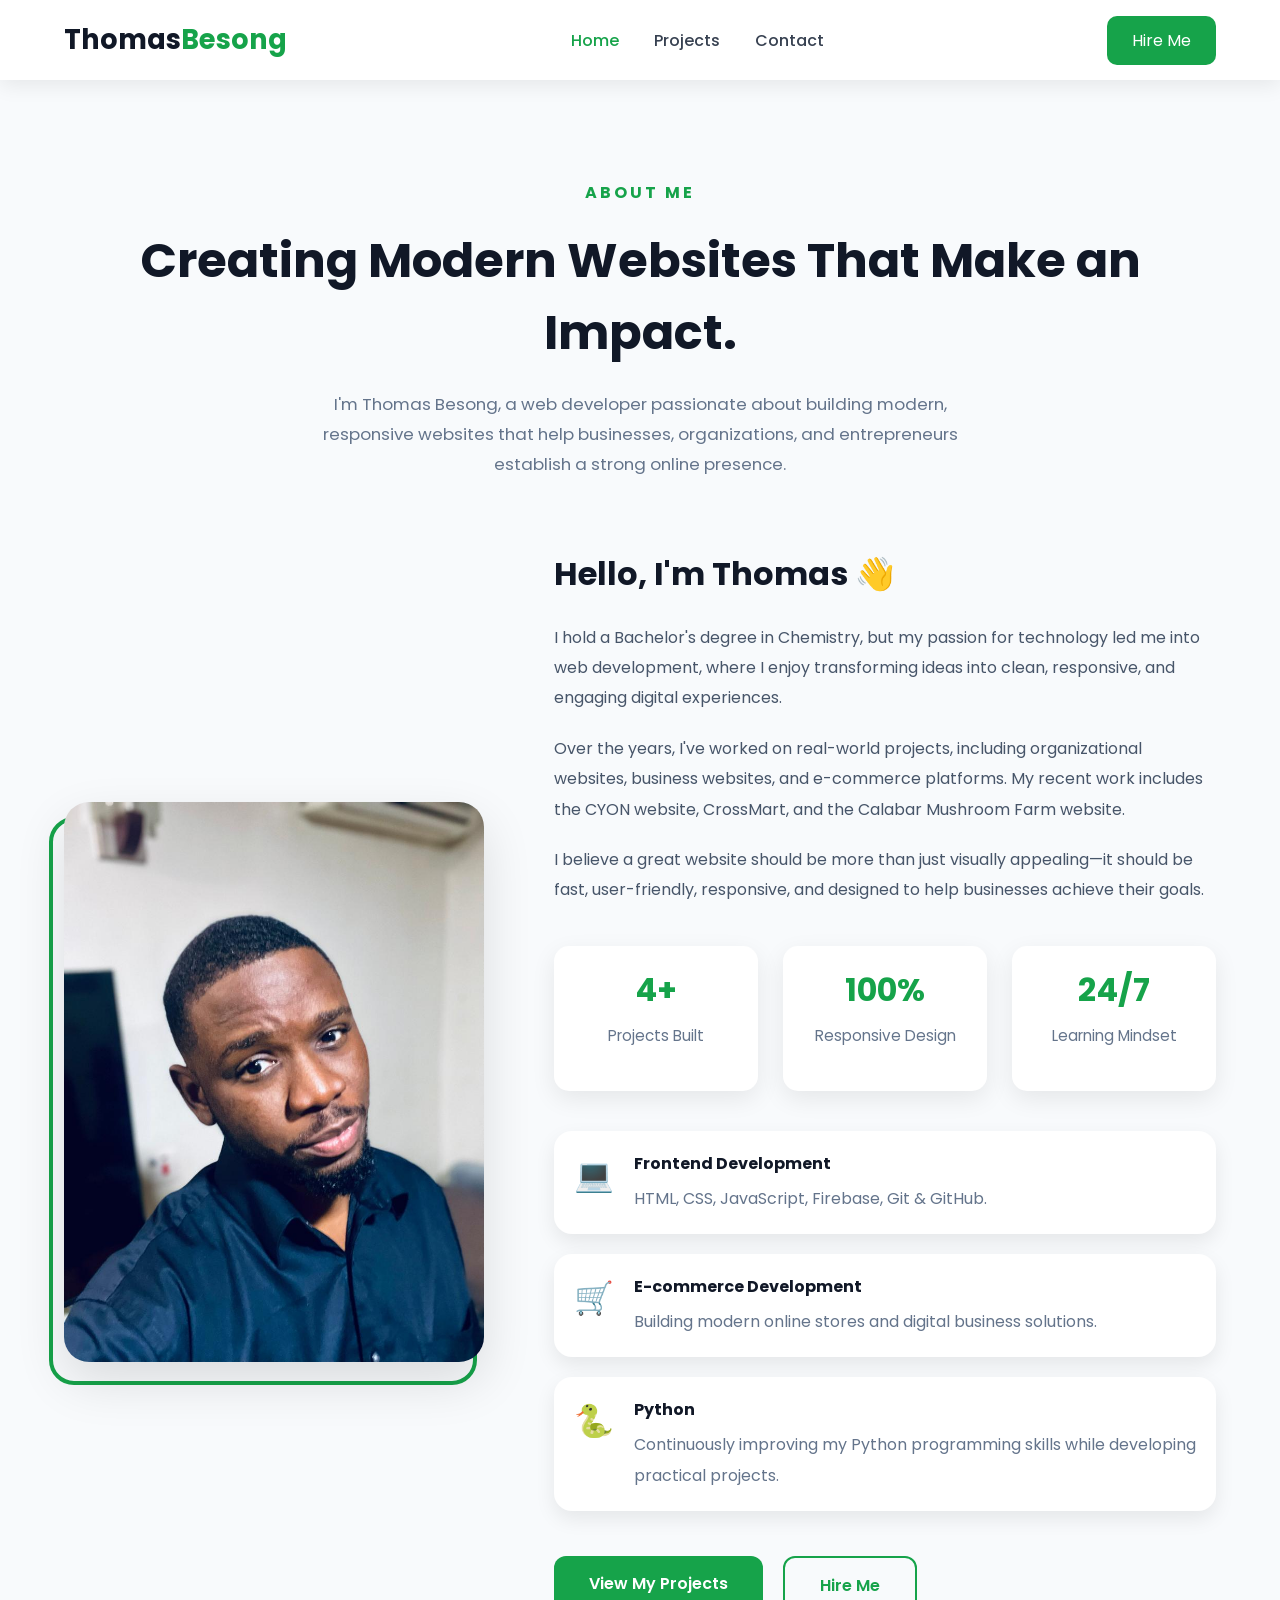
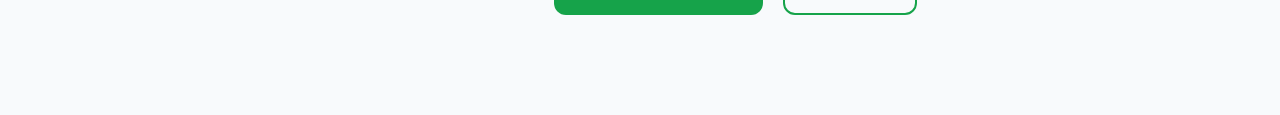
==== index.html @ 171c2c74 "initial website about me" ====
<!DOCTYPE html>
<html lang="en">
<head>
    <meta charset="UTF-8">
    <meta name="viewport" content="width=device-width, initial-scale=1.0">
    <title>About | Thomas Besong</title>

    <link rel="preconnect" href="https://fonts.googleapis.com">
    <link rel="preconnect" href="https://fonts.gstatic.com" crossorigin>

    <link href="https://fonts.googleapis.com/css2?family=Poppins:wght@300;400;500;600;700;800&display=swap" rel="stylesheet">

    <link rel="stylesheet" href="style.css">
</head>

<body>
    <header>

        <div class="container nav-container">
    
            <a href="index.html" class="logo">
                Thomas<span>Besong</span>
            </a>
    
            <nav>
    
                <ul class="nav-links">

                    <li><a href="index.html" class="active">Home</a></li>
                
                    <li><a href="myprojects.html">Projects</a></li>
                
                    <li><a href="contact.html">Contact</a></li>
                
                </ul>
            </nav>
    
            <a href="contact.html" class="hire-btn">
                Hire Me
            </a>
    
        </div>
    
    </header>

<section class="about" id="about">

    <div class="container">

        <div class="about-header">

            <span class="section-tag">ABOUT ME</span>

            <h2>
                Creating Modern Websites That Make an Impact.
            </h2>

            <p class="section-intro">

                I'm Thomas Besong, a web developer passionate about building
                modern, responsive websites that help businesses,
                organizations, and entrepreneurs establish a strong online
                presence.

            </p>

        </div>

        <div class="about-content">

            <div class="about-image">

                <img src="img/me.jpeg"
                     alt="Thomas Besong">

            </div>

            <div class="about-text">

                <h3>Hello, I'm Thomas 👋</h3>

                <p>

                    I hold a Bachelor's degree in Chemistry, but my passion for
                    technology led me into web development, where I enjoy
                    transforming ideas into clean, responsive, and engaging
                    digital experiences.

                </p>

                <p>

                    Over the years, I've worked on real-world projects,
                    including organizational websites, business websites, and
                    e-commerce platforms. My recent work includes the CYON
                    website, CrossMart, and the Calabar Mushroom Farm website.

                </p>

                <p>

                    I believe a great website should be more than just visually
                    appealing—it should be fast, user-friendly, responsive, and
                    designed to help businesses achieve their goals.

                </p>

                <div class="stats">

                    <div class="stat">
                        <h2>4+</h2>
                        <p>Projects Built</p>
                    </div>

                    <div class="stat">
                        <h2>100%</h2>
                        <p>Responsive Design</p>
                    </div>

                    <div class="stat">
                        <h2>24/7</h2>
                        <p>Learning Mindset</p>
                    </div>

                </div>

                <div class="about-highlights">

                    <div class="highlight">

                        <span>💻</span>

                        <div>

                            <h4>Frontend Development</h4>

                            <p>

                                HTML, CSS, JavaScript, Firebase,
                                Git & GitHub.

                            </p>

                        </div>

                    </div>

                    <div class="highlight">

                        <span>🛒</span>

                        <div>

                            <h4>E-commerce Development</h4>

                            <p>

                                Building modern online stores and
                                digital business solutions.

                            </p>

                        </div>

                    </div>

                    <div class="highlight">

                        <span>🐍</span>

                        <div>

                            <h4>Python</h4>

                            <p>

                                Continuously improving my Python
                                programming skills while developing
                                practical projects.

                            </p>

                        </div>

                    </div>

                </div>

                <div class="about-buttons">

                    <a href="myprojects.html" class="primary-btn">

                        View My Projects

                    </a>

                    <a href="#contact" class="secondary-btn">

                        Hire Me

                    </a>

                </div>

            </div>

        </div>

    </div>

</section>

</body>
</html>
---- style.css ----
/*==========================
    GOOGLE FONT
===========================*/
@import url('https://fonts.googleapis.com/css2?family=Poppins:wght@300;400;500;600;700;800&display=swap');

/*==========================
    RESET
===========================*/

/*=========================
    HEADER
=========================*/

header{

    position:sticky;
    top:0;
    background:#fff;
    box-shadow:0 5px 20px rgba(0,0,0,.08);
    z-index:1000;

}

.nav-container{

    display:flex;
    justify-content:space-between;
    align-items:center;
    height:80px;

}

.logo{

    font-size:1.7rem;
    font-weight:700;
    color:#111827;

}

.logo span{

    color:#16a34a;

}

.nav-links{

    display:flex;
    list-style:none;
    gap:35px;

}

.nav-links a{

    color:#374151;
    font-weight:500;
    transition:.3s;

}

.nav-links a:hover,
.nav-links .active{

    color:#16a34a;

}

.hire-btn{

    background:#16a34a;
    color:#fff;
    padding:12px 25px;
    border-radius:10px;
    transition:.3s;

}

.hire-btn:hover{

    background:#15803d;

}

*{
    margin:0;
    padding:0;
    box-sizing:border-box;
}

html{
    scroll-behavior:smooth;
}

body{
    font-family:'Poppins',sans-serif;
    background:#f8fafc;
    color:#111827;
}

img{
    width:100%;
    display:block;
}

a{
    text-decoration:none;
}

.container{
    width:90%;
    max-width:1200px;
    margin:auto;
}

/*==========================
    ABOUT SECTION
===========================*/

.about{
    padding:100px 0;
}

.about-header{
    text-align:center;
    margin-bottom:70px;
}

.section-tag{
    display:inline-block;
    color:#16a34a;
    font-weight:700;
    letter-spacing:3px;
    margin-bottom:20px;
}

.about-header h2{
    font-size:3rem;
    margin-bottom:20px;
    color:#111827;
}

.section-intro{
    max-width:700px;
    margin:auto;
    color:#64748b;
    line-height:1.8;
    font-size:1.05rem;
}

.about-content{

    display:grid;
    grid-template-columns:420px 1fr;
    gap:70px;
    align-items:center;

}

/*==========================
    IMAGE
===========================*/

.about-image{
    position:relative;
}

.about-image img{

    border-radius:25px;
    box-shadow:0 20px 50px rgba(0,0,0,.12);

}

.about-image::before{

    content:"";
    position:absolute;
    width:100%;
    height:100%;
    border:4px solid #16a34a;
    border-radius:25px;
    left:-15px;
    top:15px;
    z-index:-1;

}

/*==========================
    TEXT
===========================*/

.about-text h3{

    font-size:2rem;
    margin-bottom:25px;

}

.about-text p{

    color:#475569;
    line-height:1.9;
    margin-bottom:20px;

}

/*==========================
    STATS
===========================*/

.stats{

    display:flex;
    gap:25px;
    margin:40px 0;

}

.stat{

    background:#fff;
    padding:20px;
    flex:1;
    text-align:center;
    border-radius:15px;
    box-shadow:0 8px 25px rgba(0,0,0,.08);
    transition:.3s;

}

.stat:hover{

    transform:translateY(-8px);

}

.stat h2{

    color:#16a34a;
    font-size:2rem;

}

.stat p{

    margin-top:8px;
    font-size:.95rem;
    color:#64748b;

}

/*==========================
    HIGHLIGHTS
===========================*/

.about-highlights{

    margin-top:40px;
    display:flex;
    flex-direction:column;
    gap:20px;

}

.highlight{

    display:flex;
    align-items:flex-start;
    gap:20px;
    background:#fff;
    padding:20px;
    border-radius:18px;
    box-shadow:0 8px 20px rgba(0,0,0,.08);
    transition:.3s;

}

.highlight:hover{

    transform:translateX(8px);

}

.highlight span{

    font-size:2rem;

}

.highlight h4{

    margin-bottom:8px;

}

.highlight p{

    margin:0;
    color:#64748b;

}

/*==========================
    BUTTONS
===========================*/

.about-buttons{

    display:flex;
    gap:20px;
    margin-top:45px;

}

.primary-btn{

    background:#16a34a;
    color:#fff;
    padding:15px 35px;
    border-radius:12px;
    font-weight:600;
    transition:.3s;

}

.primary-btn:hover{

    background:#15803d;

}

.secondary-btn{

    border:2px solid #16a34a;
    color:#16a34a;
    padding:15px 35px;
    border-radius:12px;
    font-weight:600;
    transition:.3s;

}

.secondary-btn:hover{

    background:#16a34a;
    color:#fff;

}
.projects{

    padding:100px 0;
    background:#f8fafc;

}

.project-header{

    text-align:center;
    margin-bottom:60px;

}

.project-header h2{

    font-size:2.8rem;
    margin:20px 0;

}

.project-header p{

    max-width:700px;
    margin:auto;
    color:#64748b;
    line-height:1.8;

}

.project-grid{

    display:grid;
    grid-template-columns:repeat(auto-fit,minmax(350px,1fr));
    gap:35px;

}

.project-card{

    background:#fff;
    border-radius:20px;
    overflow:hidden;
    box-shadow:0 10px 30px rgba(0,0,0,.08);
    transition:.4s;

}

.project-card:hover{

    transform:translateY(-10px);

}

.project-card img{

    height:230px;
    object-fit:cover;

}

.project-info{

    padding:30px;

}

.project-info h3{

    margin-bottom:15px;

}

.project-info p{

    color:#64748b;
    line-height:1.8;

}

.tech{

    margin:25px 0;
    display:flex;
    gap:10px;
    flex-wrap:wrap;

}

.tech span{

    background:#e8f5e9;
    color:#16a34a;
    padding:8px 15px;
    border-radius:30px;
    font-size:.9rem;
    font-weight:600;

}

.buttons{

    display:flex;
    gap:15px;

}

.live,
.github{

    flex:1;
    text-align:center;
    padding:12px;
    border-radius:10px;
    font-weight:600;
    transition:.3s;

}

.live{

    background:#16a34a;
    color:#fff;

}

.live:hover{

    background:#15803d;

}

.github{

    border:2px solid #16a34a;
    color:#16a34a;

}

.github:hover{

    background:#16a34a;
    color:#fff;

}
/*==========================
    CONTACT PAGE
===========================*/

.contact-page{

    padding:100px 0;

}

.contact-header{

    text-align:center;
    margin-bottom:60px;

}

.contact-header h1{

    font-size:3rem;
    margin:20px 0;

}

.contact-header p{

    max-width:700px;
    margin:auto;
    color:#64748b;
    line-height:1.8;

}

.contact-grid{

    display:grid;
    grid-template-columns:repeat(auto-fit,minmax(280px,1fr));
    gap:30px;
    margin-bottom:80px;

}

.contact-card{

    background:#fff;
    padding:40px 30px;
    text-align:center;
    border-radius:20px;
    box-shadow:0 10px 30px rgba(0,0,0,.08);
    transition:.3s;

}

.contact-card:hover{

    transform:translateY(-10px);

}

.contact-card i{

    font-size:3rem;
    color:#16a34a;
    margin-bottom:20px;

}

.contact-card h3{

    margin-bottom:15px;

}

.contact-card p{

    color:#64748b;
    margin-bottom:20px;

}

.contact-card a{

    color:#16a34a;
    font-weight:600;

}

/*==========================
    SERVICES
===========================*/

.services{

    text-align:center;

}

.services h2{

    margin-bottom:40px;
    font-size:2.2rem;

}

.service-list{

    display:grid;
    grid-template-columns:repeat(auto-fit,minmax(250px,1fr));
    gap:20px;

}

.service{

    background:#fff;
    padding:20px;
    border-radius:15px;
    box-shadow:0 8px 20px rgba(0,0,0,.08);
    font-weight:600;
    transition:.3s;

}

.service:hover{

    background:#16a34a;
    color:#fff;

}
/*==========================
    HIRE ME
===========================*/

.hire-me{

    background:#16a34a;
    color:#fff;
    text-align:center;
    padding:80px 20px;
    border-radius:25px;
    margin:80px auto;

}

.hire-me h2{

    font-size:2.5rem;
    margin-bottom:20px;

}

.hire-me p{

    max-width:700px;
    margin:0 auto 40px;
    line-height:1.8;
    font-size:1.05rem;

}

.hire-buttons{

    display:flex;
    justify-content:center;
    gap:20px;
    flex-wrap:wrap;

}

.hire-buttons a{

    padding:15px 35px;
    border-radius:10px;
    font-weight:600;
    text-decoration:none;
    transition:.3s;

}

.hire-buttons .primary-btn{

    background:#fff;
    color:#16a34a;

}

.hire-buttons .primary-btn:hover{

    background:#f3f4f6;

}

.hire-buttons .secondary-btn{

    border:2px solid #fff;
    color:#fff;

}

.hire-buttons .secondary-btn:hover{

    background:#fff;
    color:#16a34a;

}

/*==========================
    FOOTER
===========================*/

footer{

    background:#111827;
    color:#fff;
    text-align:center;
    padding:30px 0;
    margin-top:80px;

}

/*==========================
    RESPONSIVE
===========================*/

@media(max-width:992px){

.about-content{

    grid-template-columns:1fr;
    text-align:center;

}

.about-image{

    max-width:380px;
    margin:auto;

}

.about-image::before{

    display:none;

}

.stats{

    justify-content:center;
    flex-wrap:wrap;

}

.highlight{

    text-align:left;

}

.about-buttons{

    justify-content:center;

}

}

@media(max-width:768px){

.about{

    padding:70px 0;

}

.about-header h2{

    font-size:2.2rem;

}

.about-text h3{

    font-size:1.7rem;

}

.stats{

    flex-direction:column;

}

.about-buttons{

    flex-direction:column;

}

.primary-btn,
.secondary-btn{

    text-align:center;

}

}
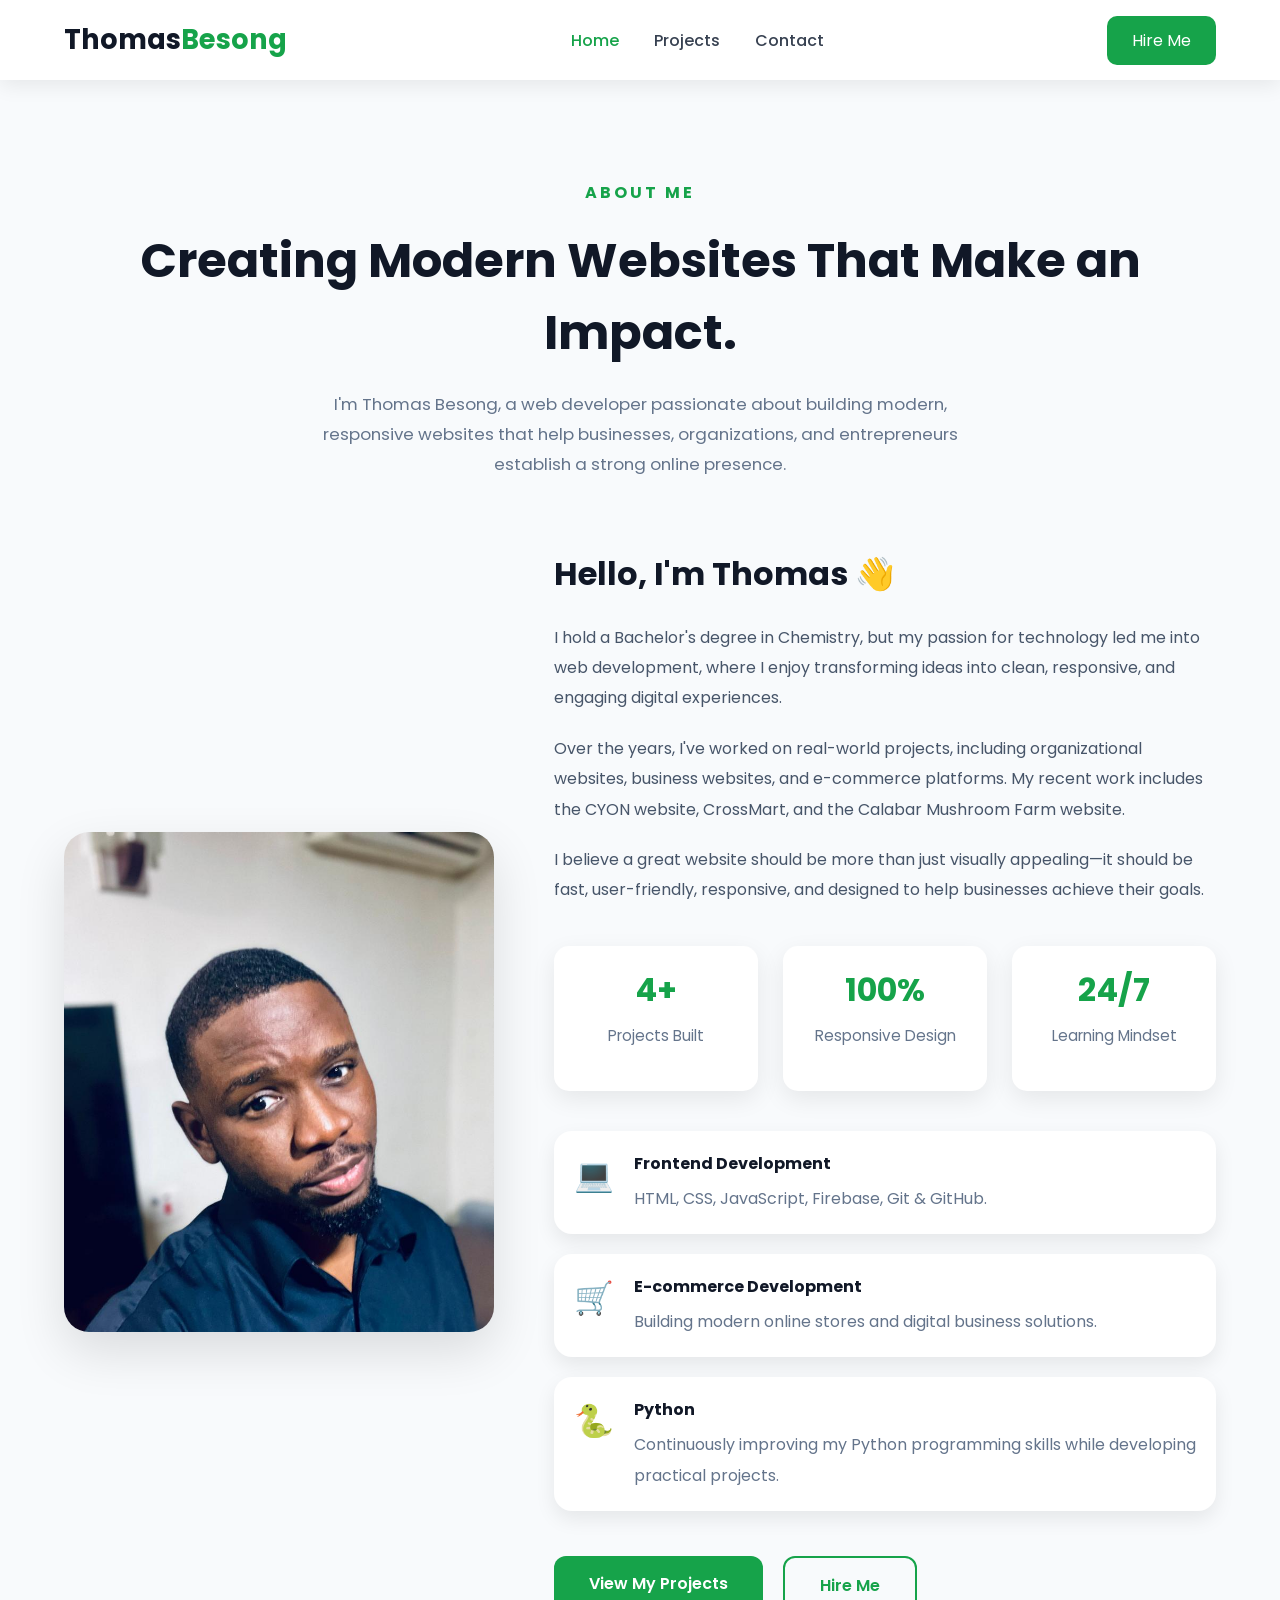
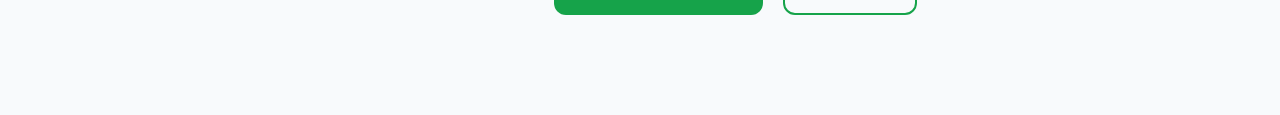
==== commit 1c27644d: "readjusted my photo" ====
--- a/index.html
+++ b/index.html
@@ -69,12 +69,9 @@
         <div class="about-content">
 
             <div class="about-image">
-
-                <img src="img/me.jpeg"
-                     alt="Thomas Besong">
-
+                <div class="image-frame"></div>
+                <img src="img/me.jpeg" alt="Thomas Besong">
             </div>
-
             <div class="about-text">
 
                 <h3>Hello, I'm Thomas 👋</h3>
--- a/style.css
+++ b/style.css
@@ -162,30 +162,32 @@
     IMAGE
 ===========================*/
 
+
+
+
+.image-frame{
+    position:absolute;
+    inset:15px 0 0 -15px;
+    border-radius:25px;
+    z-index:0;
+}
 .about-image{
-    position:relative;
+    position: relative;
+    width: 430px;
 }
 
 .about-image img{
-
-    border-radius:25px;
-    box-shadow:0 20px 50px rgba(0,0,0,.12);
-
-}
-
-.about-image::before{
-
-    content:"";
-    position:absolute;
-    width:100%;
-    height:100%;
-    border:4px solid #16a34a;
-    border-radius:25px;
-    left:-15px;
-    top:15px;
-    z-index:-1;
-
-}
+    width: 430px;
+    height: 500px;
+    object-fit: cover;
+    object-position: center top;
+    border-radius: 25px;
+    display: block;
+    box-shadow: 0 20px 50px rgba(0,0,0,.12);
+}
+
+
+
 
 /*==========================
     TEXT
